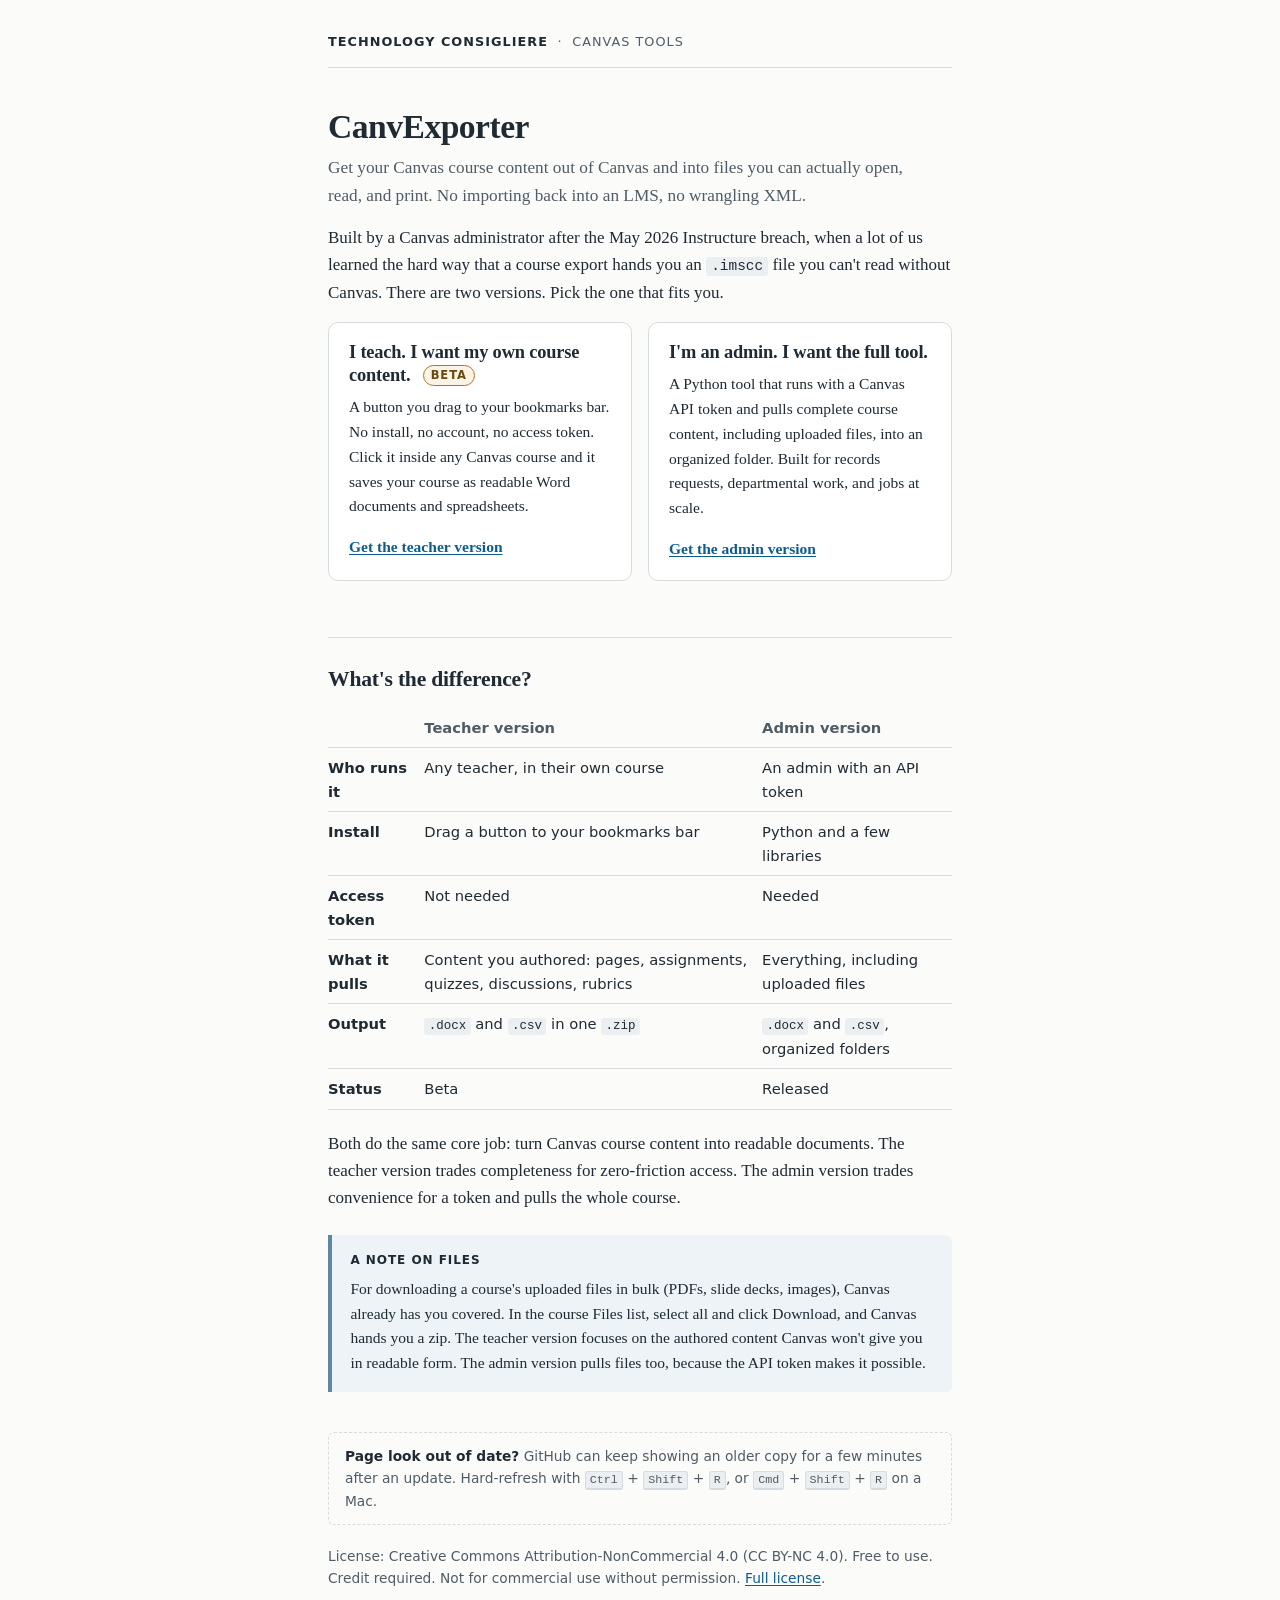
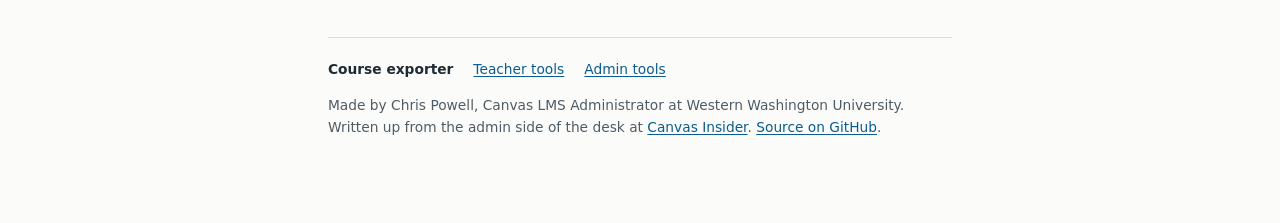
==== index.html @ ac5e106c "Add one-click Copy install for the teacher bookmarklet Dragging a 70KB bookmarklet to the bookmarks " ====
<!doctype html>
<html lang="en">
<head>
<meta charset="utf-8">
<meta name="viewport" content="width=device-width, initial-scale=1">
<meta name="color-scheme" content="light dark">
<title>CanvExporter · Technology Consigliere</title>
<meta name="description" content="Get your Canvas course content out of Canvas and into files you can actually open, read, and print.">
<!-- TC:STYLE -->
<style>
/* tc-design 1.0.0
   Technology Consigliere install-page system.
   Canonical copy. tc_build.py inlines this into every page between the
   TC:STYLE markers, so each published page is one self-contained file:
   no external stylesheet, no web fonts, no JavaScript. Edit here, rebuild,
   never hand-edit the inlined copy. */

:root {
  color-scheme: light dark;

  --tc-paper: #fbfbf9;
  --tc-surface: #ffffff;
  --tc-ink: #1f2a33;
  --tc-muted: #4f5c66;
  --tc-rule: #d6dce0;
  --tc-accent: #0b5d8f;
  --tc-accent-ink: #ffffff;
  --tc-accent-hover: #084a72;
  --tc-wash: #edf3f7;
  --tc-wash-rule: #5f87a4;
  --tc-code-bg: #eceff1;
  --tc-caution-bg: #fbf4e4;
  --tc-caution-rule: #a8782a;
  --tc-caution-ink: #6b4a0f;
  --tc-danger-bg: #fbeef0;
  --tc-danger-rule: #b4233c;
  --tc-danger-ink: #8c1a2e;
  --tc-focus: #0b5d8f;

  --tc-serif: Charter, "Bitstream Charter", "Iowan Old Style", Georgia, "Times New Roman", serif;
  --tc-sans: system-ui, -apple-system, "Segoe UI", Roboto, Arial, sans-serif;
  --tc-mono: ui-monospace, "Cascadia Mono", Consolas, Menlo, monospace;

  --tc-measure: 42rem;
  --tc-radius: 6px;
}

@media (prefers-color-scheme: dark) {
  :root:not([data-theme="light"]) {
    --tc-paper: #14181b;
    --tc-surface: #1b2126;
    --tc-ink: #e4e8eb;
    --tc-muted: #a7b2ba;
    --tc-rule: #313a41;
    --tc-accent: #7cbde8;
    --tc-accent-ink: #0c1a24;
    --tc-accent-hover: #a3d2f1;
    --tc-wash: #182630;
    --tc-wash-rule: #4f7896;
    --tc-code-bg: #242b31;
    --tc-caution-bg: #2a2416;
    --tc-caution-rule: #c9a24a;
    --tc-caution-ink: #e8cb85;
    --tc-danger-bg: #2e1a1f;
    --tc-danger-rule: #e0697f;
    --tc-danger-ink: #f2a3b1;
    --tc-focus: #a3d2f1;
  }
}
:root[data-theme="dark"] {
  --tc-paper: #14181b;
  --tc-surface: #1b2126;
  --tc-ink: #e4e8eb;
  --tc-muted: #a7b2ba;
  --tc-rule: #313a41;
  --tc-accent: #7cbde8;
  --tc-accent-ink: #0c1a24;
  --tc-accent-hover: #a3d2f1;
  --tc-wash: #182630;
  --tc-wash-rule: #4f7896;
  --tc-code-bg: #242b31;
  --tc-caution-bg: #2a2416;
  --tc-caution-rule: #c9a24a;
  --tc-caution-ink: #e8cb85;
  --tc-danger-bg: #2e1a1f;
  --tc-danger-rule: #e0697f;
  --tc-danger-ink: #f2a3b1;
  --tc-focus: #a3d2f1;
}

/* ---- Base ---- */
*, *::before, *::after { box-sizing: border-box; }
html { -webkit-text-size-adjust: 100%; }
body {
  margin: 0;
  background: var(--tc-paper);
  color: var(--tc-ink);
  font: 17px/1.6 var(--tc-serif);
}
.tc-page { max-width: var(--tc-measure); margin: 0 auto; padding: 2rem 1.5rem 5rem; }
p { margin: 0 0 1rem; }
a { color: var(--tc-accent); text-underline-offset: 0.15em; }
a:hover { color: var(--tc-accent-hover); }
:focus-visible { outline: 3px solid var(--tc-focus); outline-offset: 3px; border-radius: 2px; }
ul, ol { padding-left: 1.3rem; margin: 0 0 1rem; }
li { margin: 0.35rem 0; }
strong, b { font-weight: 650; }

h1, h2, h3 { font-family: var(--tc-serif); font-weight: 600; color: var(--tc-ink); }
h1 { font-size: 2.1rem; line-height: 1.15; letter-spacing: -0.015em; margin: 0 0 0.5rem; }
h2 {
  font-size: 1.35rem; line-height: 1.25; letter-spacing: -0.01em;
  margin: 3.5rem 0 0.9rem; padding-top: 1.75rem; border-top: 1px solid var(--tc-rule);
}
h3 { font-size: 1.05rem; line-height: 1.3; margin: 2rem 0 0.4rem; }
.tc-first { border-top: 0; padding-top: 0; margin-top: 2.5rem; }

code, kbd {
  font-family: var(--tc-mono); font-size: 0.85em;
  background: var(--tc-code-bg); padding: 0.1em 0.35em; border-radius: 3px;
}
kbd { border: 1px solid var(--tc-rule); border-bottom-width: 2px; white-space: nowrap; }
pre {
  font-family: var(--tc-mono); font-size: 0.82rem; line-height: 1.5;
  background: var(--tc-code-bg); padding: 0.9rem 1rem; border-radius: var(--tc-radius);
  overflow-x: auto; margin: 0 0 1rem;
}
pre code { background: none; padding: 0; font-size: inherit; }

/* UI text uses the sans stack; reading text stays serif. */
.tc-mast, .tc-lede-row, .tc-steps, .tc-drag-note, .tc-facts, .tc-refresh,
.tc-changelog, .tc-license, .tc-foot, .tc-badge, .tc-grab, .tc-skip, .tc-note__label {
  font-family: var(--tc-sans);
}

/* ---- Skip link ---- */
.tc-skip {
  position: absolute; left: 1rem; top: -4rem; z-index: 10;
  background: var(--tc-surface); color: var(--tc-accent);
  padding: 0.5rem 0.9rem; border: 2px solid var(--tc-focus); border-radius: var(--tc-radius);
}
.tc-skip:focus { top: 1rem; }

/* ---- Masthead: the family mark ---- */
.tc-mast {
  display: flex; flex-wrap: wrap; align-items: baseline; gap: 0.25rem 0.6rem;
  font-size: 0.8rem; letter-spacing: 0.08em; text-transform: uppercase;
  color: var(--tc-muted); padding-bottom: 0.9rem; margin-bottom: 2.5rem;
  border-bottom: 1px solid var(--tc-rule);
}
.tc-mast a { color: var(--tc-ink); text-decoration: none; font-weight: 650; }
.tc-mast a:hover { text-decoration: underline; }

/* ---- Title block ---- */
.tc-lede { color: var(--tc-muted); font-size: 1.08rem; max-width: 36rem; margin: 0 0 0.9rem; }
.tc-lede-row { display: flex; flex-wrap: wrap; gap: 0.5rem; align-items: center; margin: 0 0 2rem; }

/* ---- Beta badge ---- */
.tc-badge {
  display: inline-block; font-size: 0.72rem; font-weight: 700; line-height: 1;
  letter-spacing: 0.08em; text-transform: uppercase;
  padding: 0.35em 0.6em; border-radius: 999px;
  color: var(--tc-caution-ink); background: var(--tc-caution-bg);
  border: 1px solid var(--tc-caution-rule); vertical-align: 0.2em;
}
h2 .tc-badge, h1 .tc-badge { margin-left: 0.5rem; }

/* ---- Install panel: the point of the page ---- */
.tc-install {
  background: var(--tc-wash); border: 1px solid var(--tc-wash-rule);
  border-radius: 10px; padding: 1.5rem 1.6rem 1.4rem; margin: 0 0 1.25rem;
}
.tc-steps { margin: 0 0 1.25rem; padding-left: 1.4rem; font-size: 0.95rem; }
.tc-steps li { margin: 0.4rem 0; padding-left: 0.2rem; }
.tc-grab {
  display: inline-flex; align-items: center; gap: 0.65rem;
  background: var(--tc-accent); color: var(--tc-accent-ink);
  border: 2px solid var(--tc-accent); border-radius: var(--tc-radius);
  font-size: 1rem; font-weight: 700; text-decoration: none;
  padding: 0.75rem 1.25rem 0.75rem 0.9rem; cursor: grab;
  box-shadow: 0 2px 0 rgba(0, 0, 0, 0.18);
}
.tc-grab::before {
  /* grip dots: decorative, never part of the bookmark name */
  content: ""; flex: none; width: 0.55rem; height: 1rem; opacity: 0.85;
  background-image: radial-gradient(currentColor 1.3px, transparent 1.6px);
  background-size: 0.275rem 0.33rem;
}
.tc-grab:hover { background: var(--tc-accent-hover); border-color: var(--tc-accent-hover); color: var(--tc-accent-ink); }
.tc-grab:active { cursor: grabbing; transform: translateY(1px); box-shadow: none; }
.tc-grab:focus-visible { outline-offset: 4px; }
.tc-drag-note { font-size: 0.88rem; color: var(--tc-muted); margin: 0.9rem 0 0; }
.tc-install__alt { display: flex; flex-wrap: wrap; align-items: center; gap: 0.55rem 0.9rem; margin: 0.95rem 0 0; }
.tc-copy {
font-family: var(--tc-sans); font-size: 0.95rem; font-weight: 650;
color: var(--tc-accent); background: var(--tc-surface);
border: 2px solid var(--tc-accent); border-radius: var(--tc-radius);
padding: 0.6rem 1.05rem; cursor: pointer;
}
.tc-copy:hover { background: var(--tc-accent); color: var(--tc-accent-ink); }
.tc-copy:active { transform: translateY(1px); }
.tc-copy:focus-visible { outline-offset: 3px; }
.tc-copy[data-done="1"] { border-color: var(--tc-accent); background: var(--tc-wash); color: var(--tc-accent); }
.tc-copy__msg { font-family: var(--tc-sans); font-size: 0.88rem; color: var(--tc-muted); }
.tc-install details { margin-top: 1rem; font-size: 0.9rem; font-family: var(--tc-sans); }
.tc-install summary { cursor: pointer; color: var(--tc-accent); }
.tc-install details p, .tc-install details ol { margin-top: 0.6rem; }

/* ---- Facts: version, runs on, needs, last tested ---- */
.tc-facts {
  display: grid; grid-template-columns: max-content 1fr; gap: 0.2rem 1rem;
  font-size: 0.88rem; color: var(--tc-muted);
  border-left: 3px solid var(--tc-rule); padding: 0.2rem 0 0.2rem 0.9rem; margin: 0 0 1.75rem;
}
.tc-facts dt { color: var(--tc-ink); font-weight: 650; }
.tc-facts dd { margin: 0; }

/* ---- What it does / what it can't do ---- */
.tc-scope { display: grid; gap: 0.5rem 2rem; margin: 0 0 1rem; }
@media (min-width: 40rem) { .tc-scope { grid-template-columns: 1fr 1fr; } }
.tc-scope h3 { margin-top: 1rem; }
.tc-scope ul { font-size: 0.97rem; }

/* ---- Notes: info, caution, danger ---- */
.tc-note {
  border-left: 4px solid var(--tc-wash-rule); background: var(--tc-wash);
  padding: 1rem 1.15rem; margin: 1.5rem 0; font-size: 0.97rem; border-radius: 0 var(--tc-radius) var(--tc-radius) 0;
}
.tc-note > :last-child { margin-bottom: 0; }
.tc-note__label {
  display: block; font-size: 0.75rem; font-weight: 700; letter-spacing: 0.08em;
  text-transform: uppercase; margin: 0 0 0.4rem;
}
.tc-note--caution { background: var(--tc-caution-bg); border-left-color: var(--tc-caution-rule); }
.tc-note--caution .tc-note__label { color: var(--tc-caution-ink); }
.tc-note--danger { background: var(--tc-danger-bg); border-left-color: var(--tc-danger-rule); }
.tc-note--danger .tc-note__label { color: var(--tc-danger-ink); }

/* ---- Permissions and privacy ---- */
.tc-trust ul { list-style: none; padding: 0; }
.tc-trust li { padding-left: 1.4rem; position: relative; margin: 0.65rem 0; }
.tc-trust li::before {
  content: ""; position: absolute; left: 0.1rem; top: 0.5em;
  width: 0.55rem; height: 0.3rem; border: solid var(--tc-accent);
  border-width: 0 0 2px 2px; transform: rotate(-45deg);
}

/* ---- Stale-page note ---- */
.tc-refresh {
  font-size: 0.86rem; color: var(--tc-muted);
  border: 1px dashed var(--tc-rule); border-radius: var(--tc-radius);
  padding: 0.75rem 1rem; margin: 2.5rem 0 0;
}
.tc-refresh p { margin: 0 0 0.4rem; }
.tc-refresh p:last-child { margin: 0; }
.tc-refresh strong { color: var(--tc-ink); }

/* ---- Version and changelog ---- */
.tc-changelog { font-size: 0.88rem; color: var(--tc-muted); margin: 1.25rem 0 0; }
.tc-changelog summary { cursor: pointer; }
.tc-changelog summary strong { color: var(--tc-ink); }
.tc-changelog ul { margin-top: 0.6rem; }

/* ---- License and footer ---- */
.tc-license { font-size: 0.86rem; color: var(--tc-muted); margin: 1.25rem 0 0; }
.tc-foot {
  margin-top: 3rem; padding-top: 1.25rem; border-top: 1px solid var(--tc-rule);
  font-size: 0.86rem; color: var(--tc-muted);
}
.tc-foot nav ul { list-style: none; padding: 0; margin: 0 0 0.9rem; display: flex; flex-wrap: wrap; gap: 0.3rem 1.25rem; }
.tc-foot nav li { margin: 0; }
.tc-foot [aria-current="page"] { color: var(--tc-ink); font-weight: 650; text-decoration: none; }
.tc-foot p { margin: 0 0 0.4rem; }

/* ---- Choice cards (switchboard pages) ---- */
.tc-choices { display: grid; gap: 1rem; margin: 0 0 1.5rem; }
@media (min-width: 40rem) { .tc-choices { grid-template-columns: 1fr 1fr; } }
.tc-choice {
  border: 1px solid var(--tc-rule); background: var(--tc-surface);
  border-radius: 10px; padding: 1.15rem 1.25rem;
}
.tc-choice h2 { border: 0; padding: 0; margin: 0 0 0.5rem; font-size: 1.15rem; }
.tc-choice p { font-size: 0.97rem; }
.tc-choice > :last-child { margin-bottom: 0; }

/* ---- Tables ---- */
.tc-table-wrap { overflow-x: auto; margin: 0 0 1.25rem; }
table { border-collapse: collapse; width: 100%; font-size: 0.92rem; font-family: var(--tc-sans); }
th, td { text-align: left; vertical-align: top; padding: 0.5rem 0.75rem 0.5rem 0; border-bottom: 1px solid var(--tc-rule); }
thead th { color: var(--tc-muted); font-weight: 650; }
tbody th { font-weight: 650; }

/* ---- Phone ---- */
@media (max-width: 30rem) {
  body { font-size: 16.5px; }
  .tc-page { padding: 1.25rem 1rem 4rem; }
  h1 { font-size: 1.75rem; }
  h2 { font-size: 1.25rem; }
  .tc-install { padding: 1.15rem 1rem; }
  .tc-grab { display: flex; justify-content: center; }
}

@media (prefers-reduced-motion: reduce) { * { transition: none !important; } }
@media print { .tc-install, .tc-skip, .tc-refresh { display: none; } a { color: inherit; } }

/* ---- Screen-reader-only text ---- */
.tc-sr {
  position: absolute; width: 1px; height: 1px; padding: 0; margin: -1px;
  overflow: hidden; clip: rect(0 0 0 0); white-space: nowrap; border: 0;
}
</style>
<!-- /TC:STYLE -->
</head>
<body>
<div class="tc-page">

<header class="tc-mast">
  <a href="https://github.com/techconsigliere">Technology Consigliere</a>
  <span aria-hidden="true">·</span>
  <span>Canvas tools</span>
</header>

<main>
  <h1>CanvExporter</h1>
  <p class="tc-lede">Get your Canvas course content out of Canvas and into files you can actually open, read, and print. No importing back into an LMS, no wrangling XML.</p>

  <p>Built by a Canvas administrator after the May 2026 Instructure breach, when a lot of us learned the hard way that a course export hands you an <code>.imscc</code> file you can't read without Canvas. There are two versions. Pick the one that fits you.</p>

  <div class="tc-choices">
    <section class="tc-choice" aria-labelledby="teacher-choice">
      <h2 id="teacher-choice">I teach. I want my own course content. <span class="tc-badge">Beta</span></h2>
      <p>A button you drag to your bookmarks bar. No install, no account, no access token. Click it inside any Canvas course and it saves your course as readable Word documents and spreadsheets.</p>
      <p><a href="teacher/"><strong>Get the teacher version</strong></a></p>
    </section>
    <section class="tc-choice" aria-labelledby="admin-choice">
      <h2 id="admin-choice">I'm an admin. I want the full tool.</h2>
      <p>A Python tool that runs with a Canvas API token and pulls complete course content, including uploaded files, into an organized folder. Built for records requests, departmental work, and jobs at scale.</p>
      <p><a href="admin/"><strong>Get the admin version</strong></a></p>
    </section>
  </div>

  <h2>What's the difference?</h2>
  <div class="tc-table-wrap">
    <table>
      <thead>
        <tr><th scope="col"><span class="tc-sr">Feature</span></th><th scope="col">Teacher version</th><th scope="col">Admin version</th></tr>
      </thead>
      <tbody>
        <tr><th scope="row">Who runs it</th><td>Any teacher, in their own course</td><td>An admin with an API token</td></tr>
        <tr><th scope="row">Install</th><td>Drag a button to your bookmarks bar</td><td>Python and a few libraries</td></tr>
        <tr><th scope="row">Access token</th><td>Not needed</td><td>Needed</td></tr>
        <tr><th scope="row">What it pulls</th><td>Content you authored: pages, assignments, quizzes, discussions, rubrics</td><td>Everything, including uploaded files</td></tr>
        <tr><th scope="row">Output</th><td><code>.docx</code> and <code>.csv</code> in one <code>.zip</code></td><td><code>.docx</code> and <code>.csv</code>, organized folders</td></tr>
        <tr><th scope="row">Status</th><td>Beta</td><td>Released</td></tr>
      </tbody>
    </table>
  </div>

  <p>Both do the same core job: turn Canvas course content into readable documents. The teacher version trades completeness for zero-friction access. The admin version trades convenience for a token and pulls the whole course.</p>

  <aside class="tc-note" aria-label="Note">
    <span class="tc-note__label">A note on files</span>
    <p>For downloading a course's uploaded files in bulk (PDFs, slide decks, images), Canvas already has you covered. In the course Files list, select all and click Download, and Canvas hands you a zip. The teacher version focuses on the authored content Canvas won't give you in readable form. The admin version pulls files too, because the API token makes it possible.</p>
  </aside>

  <div class="tc-refresh">
    <p><strong>Page look out of date?</strong> GitHub can keep showing an older copy for a few minutes after an update. Hard-refresh with <kbd>Ctrl</kbd> + <kbd>Shift</kbd> + <kbd>R</kbd>, or <kbd>Cmd</kbd> + <kbd>Shift</kbd> + <kbd>R</kbd> on a Mac.</p>
  </div>

  <p class="tc-license">License: Creative Commons Attribution-NonCommercial 4.0 (CC BY-NC 4.0). Free to use. Credit required. Not for commercial use without permission. <a href="https://github.com/techconsigliere/CanvExporter/blob/main/LICENSE">Full license</a>.</p>
</main>

<footer class="tc-foot">
  <nav aria-label="Technology Consigliere Canvas tools">
    <ul>
      <li><a href="https://techconsigliere.github.io/CanvExporter/" aria-current="page">Course exporter</a></li>
      <li><a href="https://techconsigliere.github.io/canvas-admin-bookmarklets/teacher/">Teacher tools</a></li>
      <li><a href="https://techconsigliere.github.io/canvas-admin-bookmarklets/">Admin tools</a></li>
    </ul>
  </nav>
  <p>Made by Chris Powell, Canvas LMS Administrator at Western Washington University. Written up from the admin side of the desk at <a href="https://canvasinsider.blog">Canvas Insider</a>. <a href="https://github.com/techconsigliere/CanvExporter">Source on GitHub</a>.</p>
</footer>

</div>
</body>
</html>
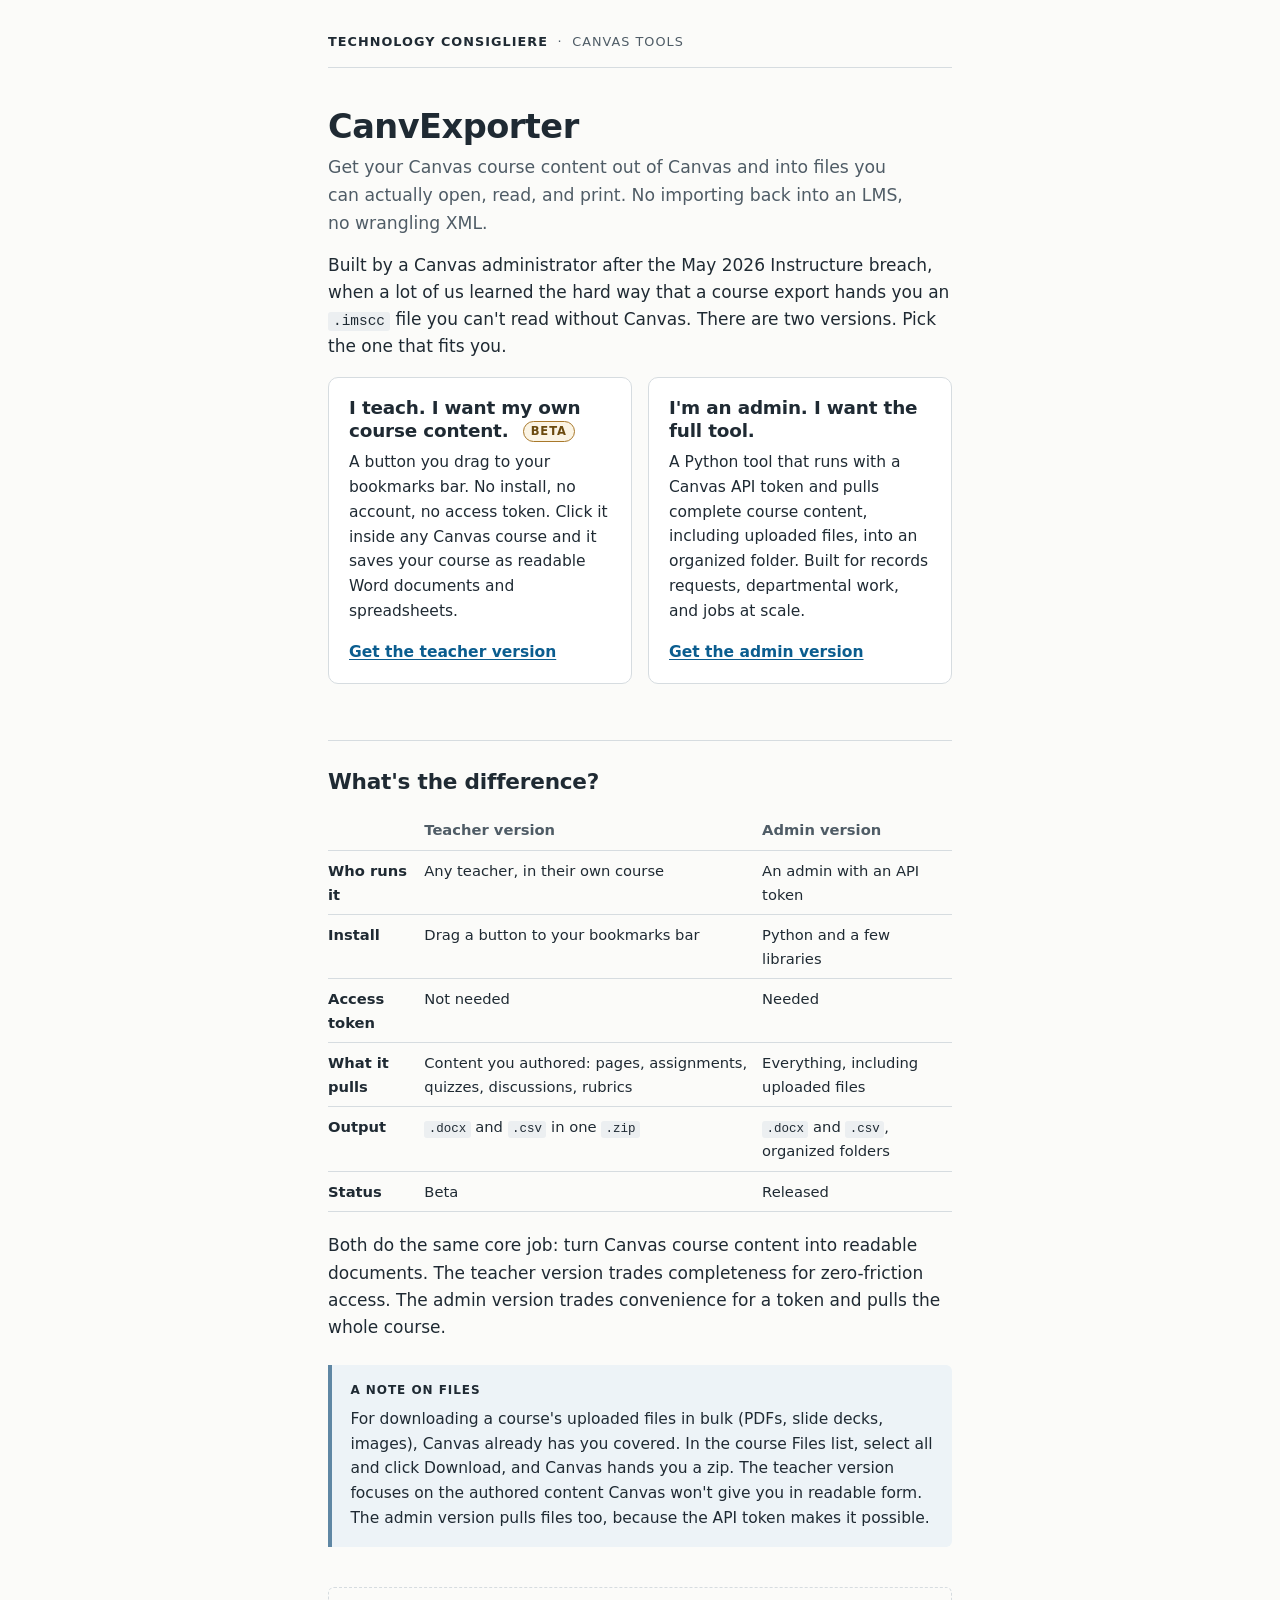
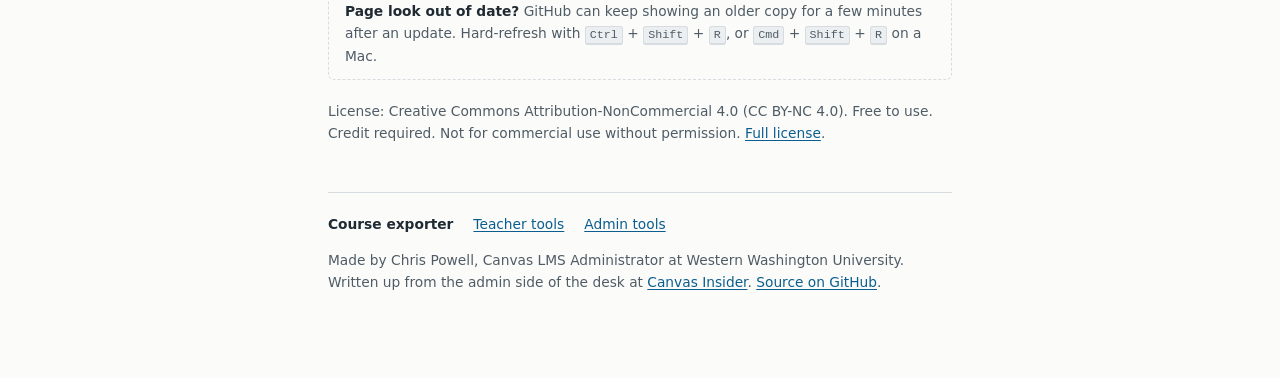
==== commit 7782ba64: "install-exporter: single drag button, sans-only, rebranded pop-up (0.7.1) - Remove the Copy button a" ====
--- a/index.html
+++ b/index.html
@@ -37,7 +37,8 @@
   --tc-danger-ink: #8c1a2e;
   --tc-focus: #0b5d8f;
 
-  --tc-serif: Charter, "Bitstream Charter", "Iowan Old Style", Georgia, "Times New Roman", serif;
+  /* Sans everywhere: the "serif" slot is mapped to the sans stack on purpose. */
+  --tc-serif: system-ui, -apple-system, "Segoe UI", Roboto, Arial, sans-serif;
   --tc-sans: system-ui, -apple-system, "Segoe UI", Roboto, Arial, sans-serif;
   --tc-mono: ui-monospace, "Cascadia Mono", Consolas, Menlo, monospace;
 
@@ -190,18 +191,7 @@
 .tc-grab:active { cursor: grabbing; transform: translateY(1px); box-shadow: none; }
 .tc-grab:focus-visible { outline-offset: 4px; }
 .tc-drag-note { font-size: 0.88rem; color: var(--tc-muted); margin: 0.9rem 0 0; }
-.tc-install__alt { display: flex; flex-wrap: wrap; align-items: center; gap: 0.55rem 0.9rem; margin: 0.95rem 0 0; }
-.tc-copy {
-font-family: var(--tc-sans); font-size: 0.95rem; font-weight: 650;
-color: var(--tc-accent); background: var(--tc-surface);
-border: 2px solid var(--tc-accent); border-radius: var(--tc-radius);
-padding: 0.6rem 1.05rem; cursor: pointer;
-}
-.tc-copy:hover { background: var(--tc-accent); color: var(--tc-accent-ink); }
-.tc-copy:active { transform: translateY(1px); }
-.tc-copy:focus-visible { outline-offset: 3px; }
-.tc-copy[data-done="1"] { border-color: var(--tc-accent); background: var(--tc-wash); color: var(--tc-accent); }
-.tc-copy__msg { font-family: var(--tc-sans); font-size: 0.88rem; color: var(--tc-muted); }
+.tc-grab__t { display: inline-block; line-height: 1.2; text-align: center; }
 .tc-install details { margin-top: 1rem; font-size: 0.9rem; font-family: var(--tc-sans); }
 .tc-install summary { cursor: pointer; color: var(--tc-accent); }
 .tc-install details p, .tc-install details ol { margin-top: 0.6rem; }
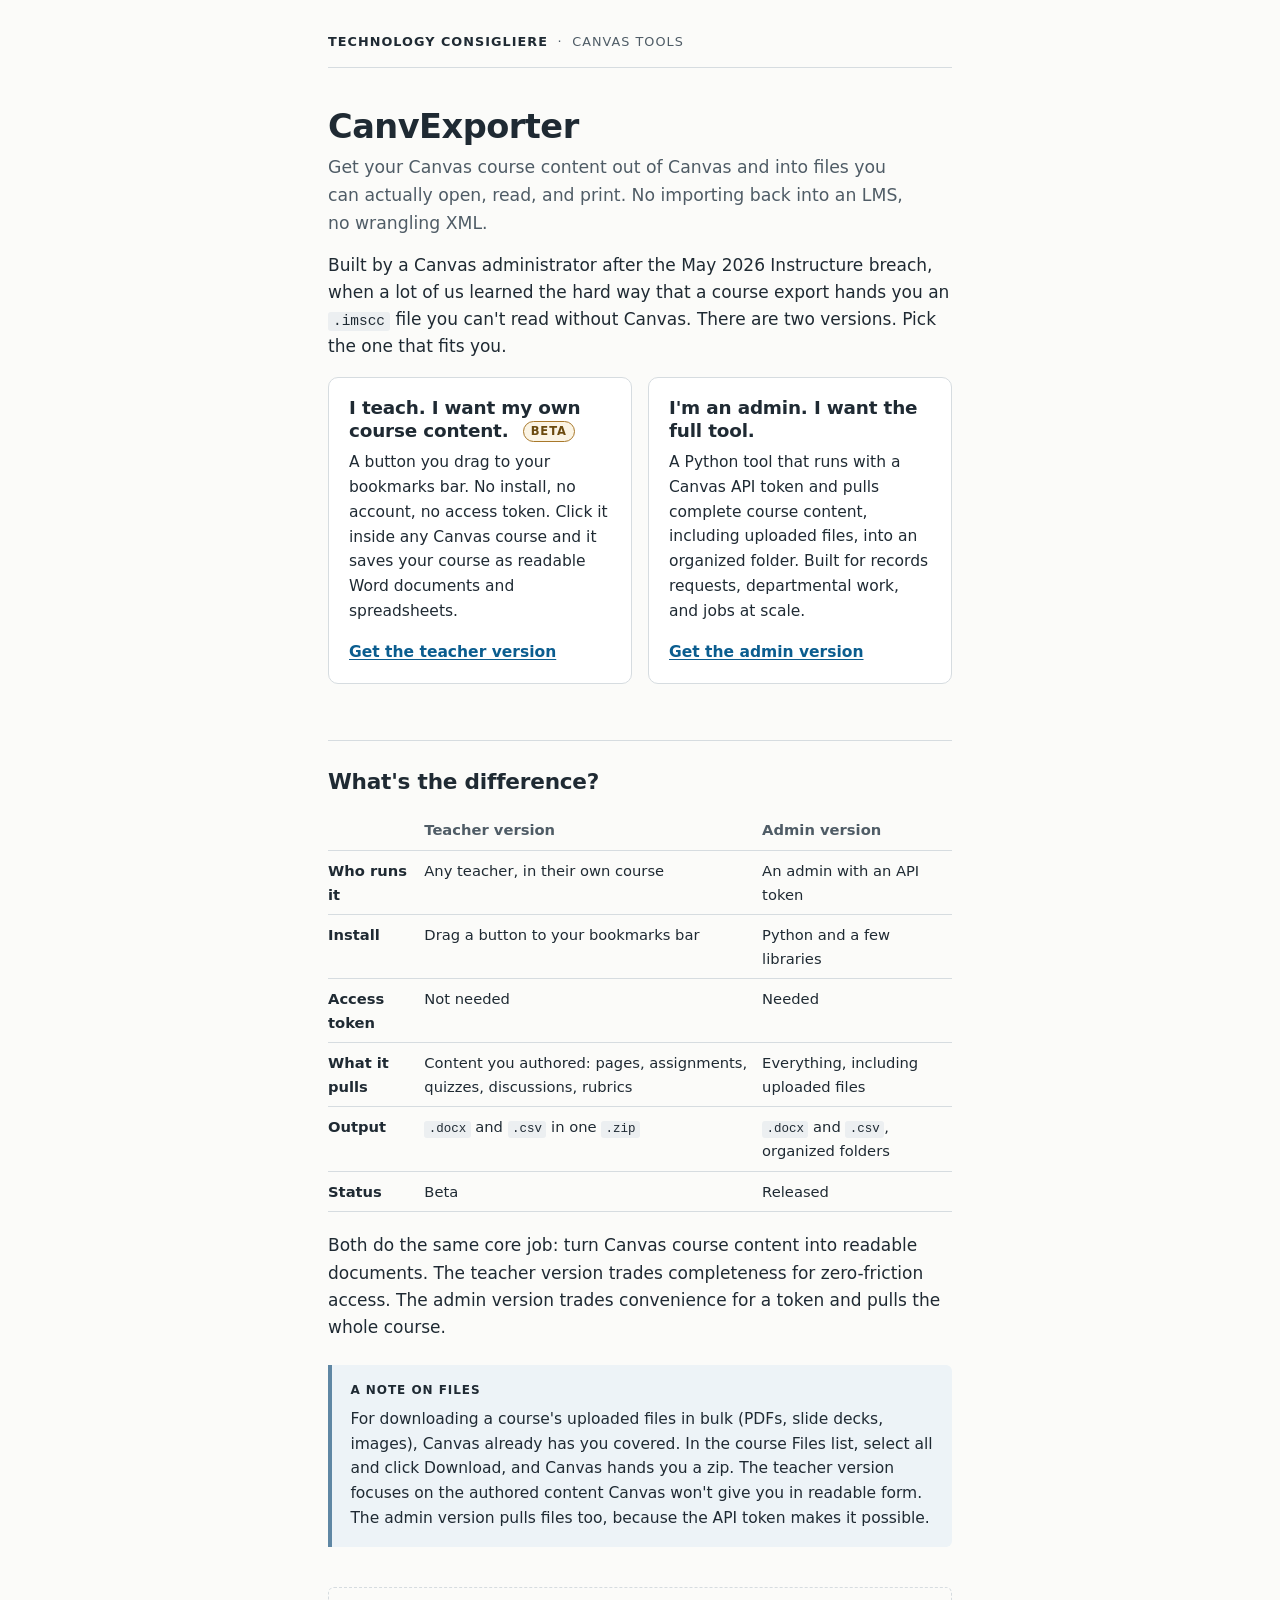
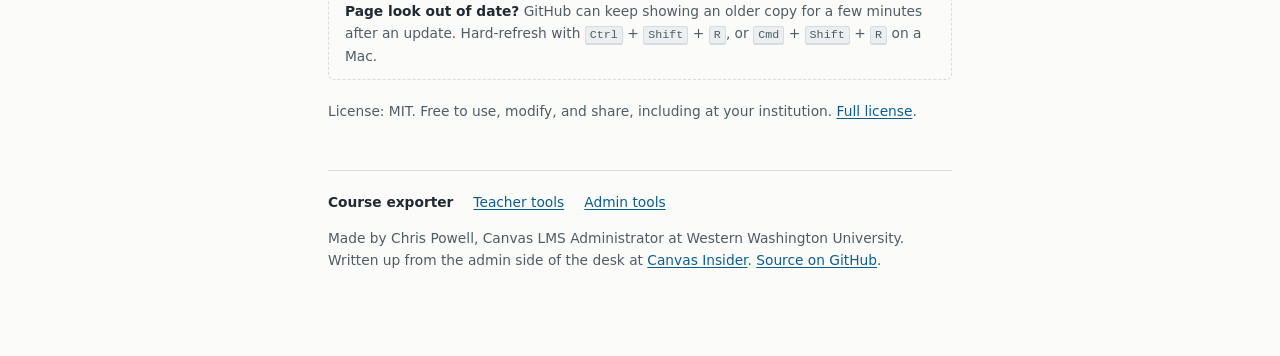
==== commit d1c4cb90: "Relicense under MIT (previously CC BY-NC 4.0)" ====
--- a/index.html
+++ b/index.html
@@ -325,7 +325,7 @@
     <section class="tc-choice" aria-labelledby="admin-choice">
       <h2 id="admin-choice">I'm an admin. I want the full tool.</h2>
       <p>A Python tool that runs with a Canvas API token and pulls complete course content, including uploaded files, into an organized folder. Built for records requests, departmental work, and jobs at scale.</p>
-      <p><a href="admin/"><strong>Get the admin version</strong></a></p>
+      <p><a href="https://github.com/techconsigliere/CanvExporter/tree/main/admin"><strong>Get the admin version</strong></a></p>
     </section>
   </div>
 
@@ -357,7 +357,7 @@
     <p><strong>Page look out of date?</strong> GitHub can keep showing an older copy for a few minutes after an update. Hard-refresh with <kbd>Ctrl</kbd> + <kbd>Shift</kbd> + <kbd>R</kbd>, or <kbd>Cmd</kbd> + <kbd>Shift</kbd> + <kbd>R</kbd> on a Mac.</p>
   </div>
 
-  <p class="tc-license">License: Creative Commons Attribution-NonCommercial 4.0 (CC BY-NC 4.0). Free to use. Credit required. Not for commercial use without permission. <a href="https://github.com/techconsigliere/CanvExporter/blob/main/LICENSE">Full license</a>.</p>
+  <p class="tc-license">License: MIT. Free to use, modify, and share, including at your institution. <a href="https://github.com/techconsigliere/CanvExporter/blob/main/LICENSE">Full license</a>.</p>
 </main>
 
 <footer class="tc-foot">
@@ -368,7 +368,7 @@
       <li><a href="https://techconsigliere.github.io/canvas-admin-bookmarklets/">Admin tools</a></li>
     </ul>
   </nav>
-  <p>Made by Chris Powell, Canvas LMS Administrator at Western Washington University. Written up from the admin side of the desk at <a href="https://canvasinsider.blog">Canvas Insider</a>. <a href="https://github.com/techconsigliere/CanvExporter">Source on GitHub</a>.</p>
+  <p>Made by Chris Powell, Canvas LMS Administrator at Western Washington University. Written up from the admin side of the desk at <a href="https://www.canvasinsider.blog">Canvas Insider</a>. <a href="https://github.com/techconsigliere/CanvExporter">Source on GitHub</a>.</p>
 </footer>
 
 </div>
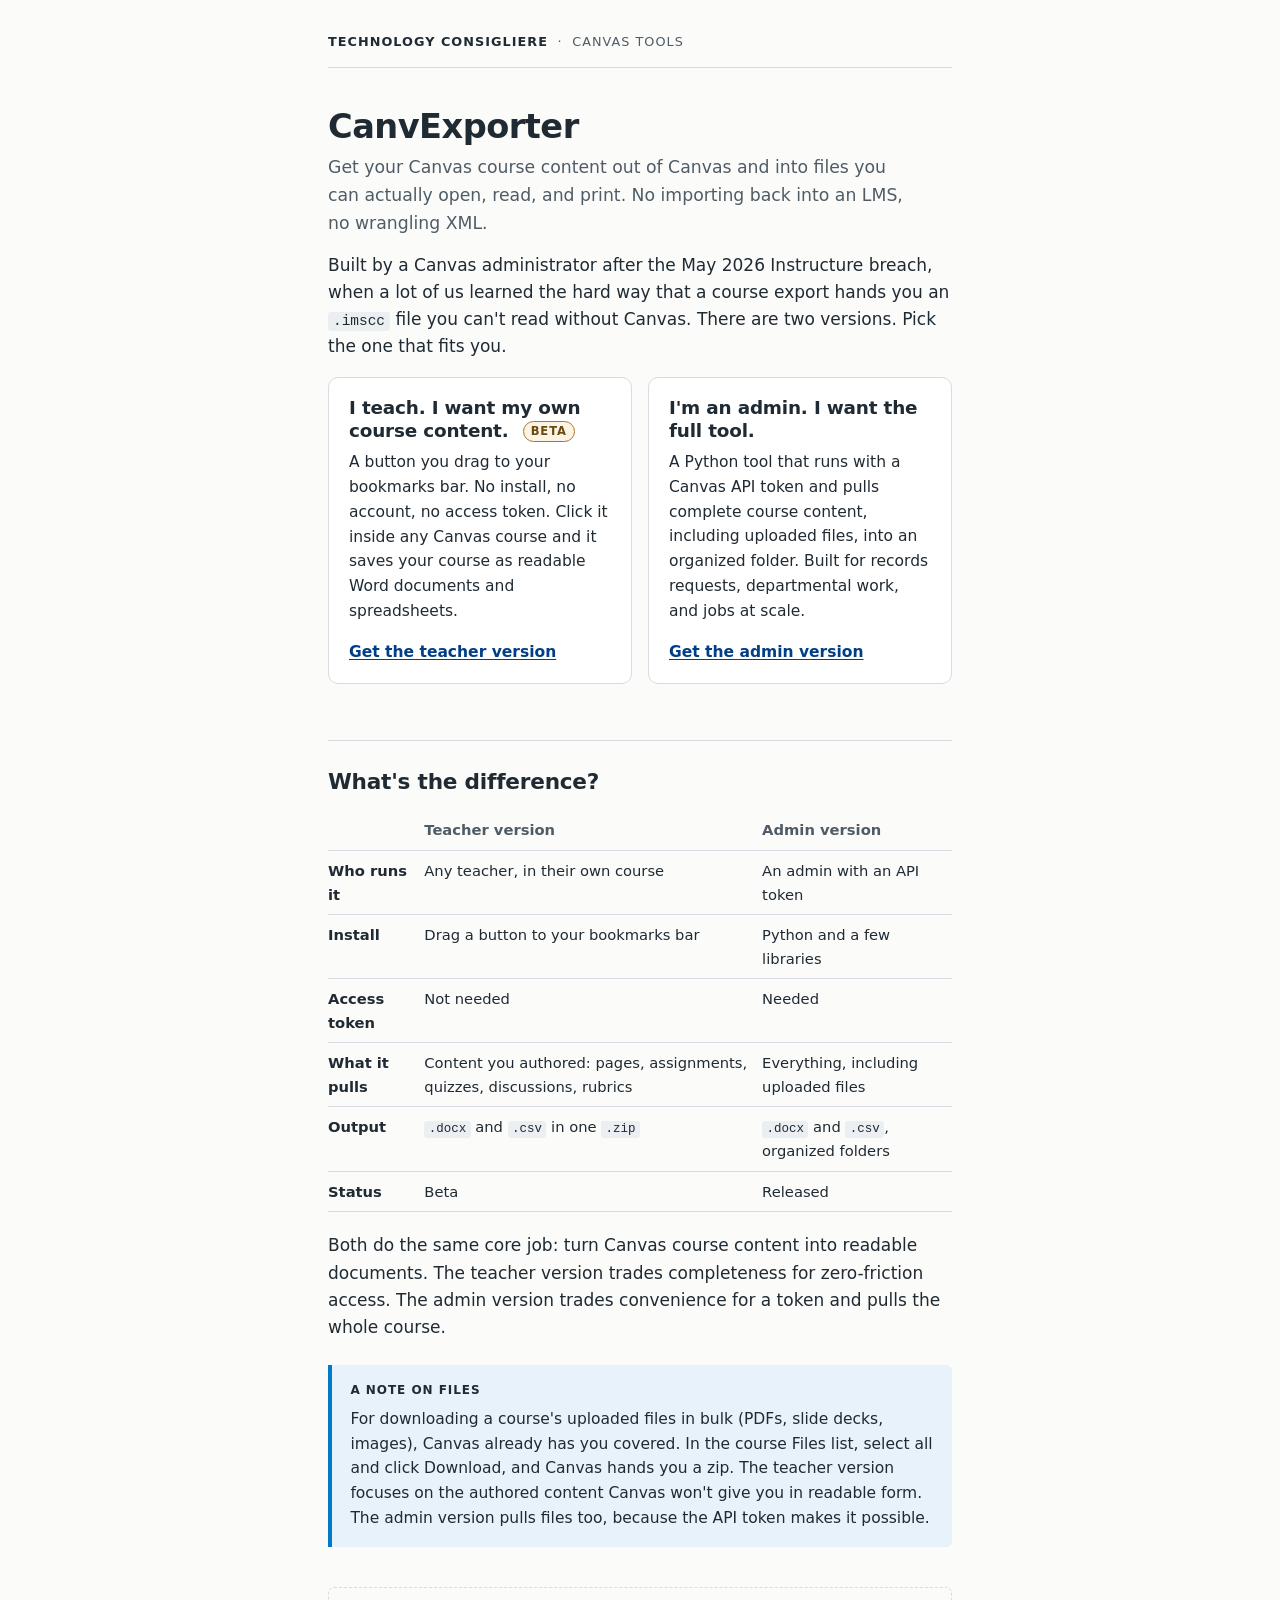
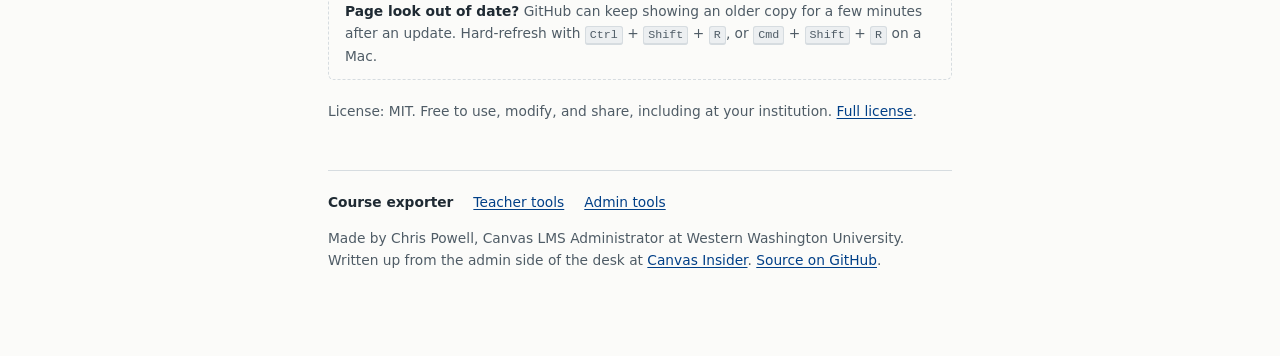
==== commit 7950570c: "Align install pages with CanvCleanup: WWU blue palette + self-hosted Fira Sans Repaletted the shared" ====
--- a/index.html
+++ b/index.html
@@ -8,6 +8,12 @@
 <meta name="description" content="Get your Canvas course content out of Canvas and into files you can actually open, read, and print.">
 <!-- TC:STYLE -->
 <style>
+/* Fira Sans (SIL OFL), self-hosted and subsetted. WWU brand face, zero external calls. */
+@font-face{font-family:"Fira Sans";font-style:normal;font-weight:400;font-display:swap;src:url("/CanvExporter/fonts/FiraSans-Regular.woff") format("woff");}
+@font-face{font-family:"Fira Sans";font-style:normal;font-weight:500;font-display:swap;src:url("/CanvExporter/fonts/FiraSans-Medium.woff") format("woff");}
+@font-face{font-family:"Fira Sans";font-style:normal;font-weight:600;font-display:swap;src:url("/CanvExporter/fonts/FiraSans-SemiBold.woff") format("woff");}
+@font-face{font-family:"Fira Sans";font-style:normal;font-weight:700;font-display:swap;src:url("/CanvExporter/fonts/FiraSans-Bold.woff") format("woff");}
+
 /* tc-design 1.0.0
    Technology Consigliere install-page system.
    Canonical copy. tc_build.py inlines this into every page between the
@@ -23,11 +29,11 @@
   --tc-ink: #1f2a33;
   --tc-muted: #4f5c66;
   --tc-rule: #d6dce0;
-  --tc-accent: #0b5d8f;
+  --tc-accent: #003f87;
   --tc-accent-ink: #ffffff;
-  --tc-accent-hover: #084a72;
-  --tc-wash: #edf3f7;
-  --tc-wash-rule: #5f87a4;
+  --tc-accent-hover: #002f66;
+  --tc-wash: #e8f2fa;
+  --tc-wash-rule: #007ac8;
   --tc-code-bg: #eceff1;
   --tc-caution-bg: #fbf4e4;
   --tc-caution-rule: #a8782a;
@@ -35,11 +41,11 @@
   --tc-danger-bg: #fbeef0;
   --tc-danger-rule: #b4233c;
   --tc-danger-ink: #8c1a2e;
-  --tc-focus: #0b5d8f;
+  --tc-focus: #003f87;
 
   /* Sans everywhere: the "serif" slot is mapped to the sans stack on purpose. */
-  --tc-serif: system-ui, -apple-system, "Segoe UI", Roboto, Arial, sans-serif;
-  --tc-sans: system-ui, -apple-system, "Segoe UI", Roboto, Arial, sans-serif;
+  --tc-serif: "Fira Sans", system-ui, -apple-system, "Segoe UI", Roboto, Arial, sans-serif;
+  --tc-sans: "Fira Sans", system-ui, -apple-system, "Segoe UI", Roboto, Arial, sans-serif;
   --tc-mono: ui-monospace, "Cascadia Mono", Consolas, Menlo, monospace;
 
   --tc-measure: 42rem;
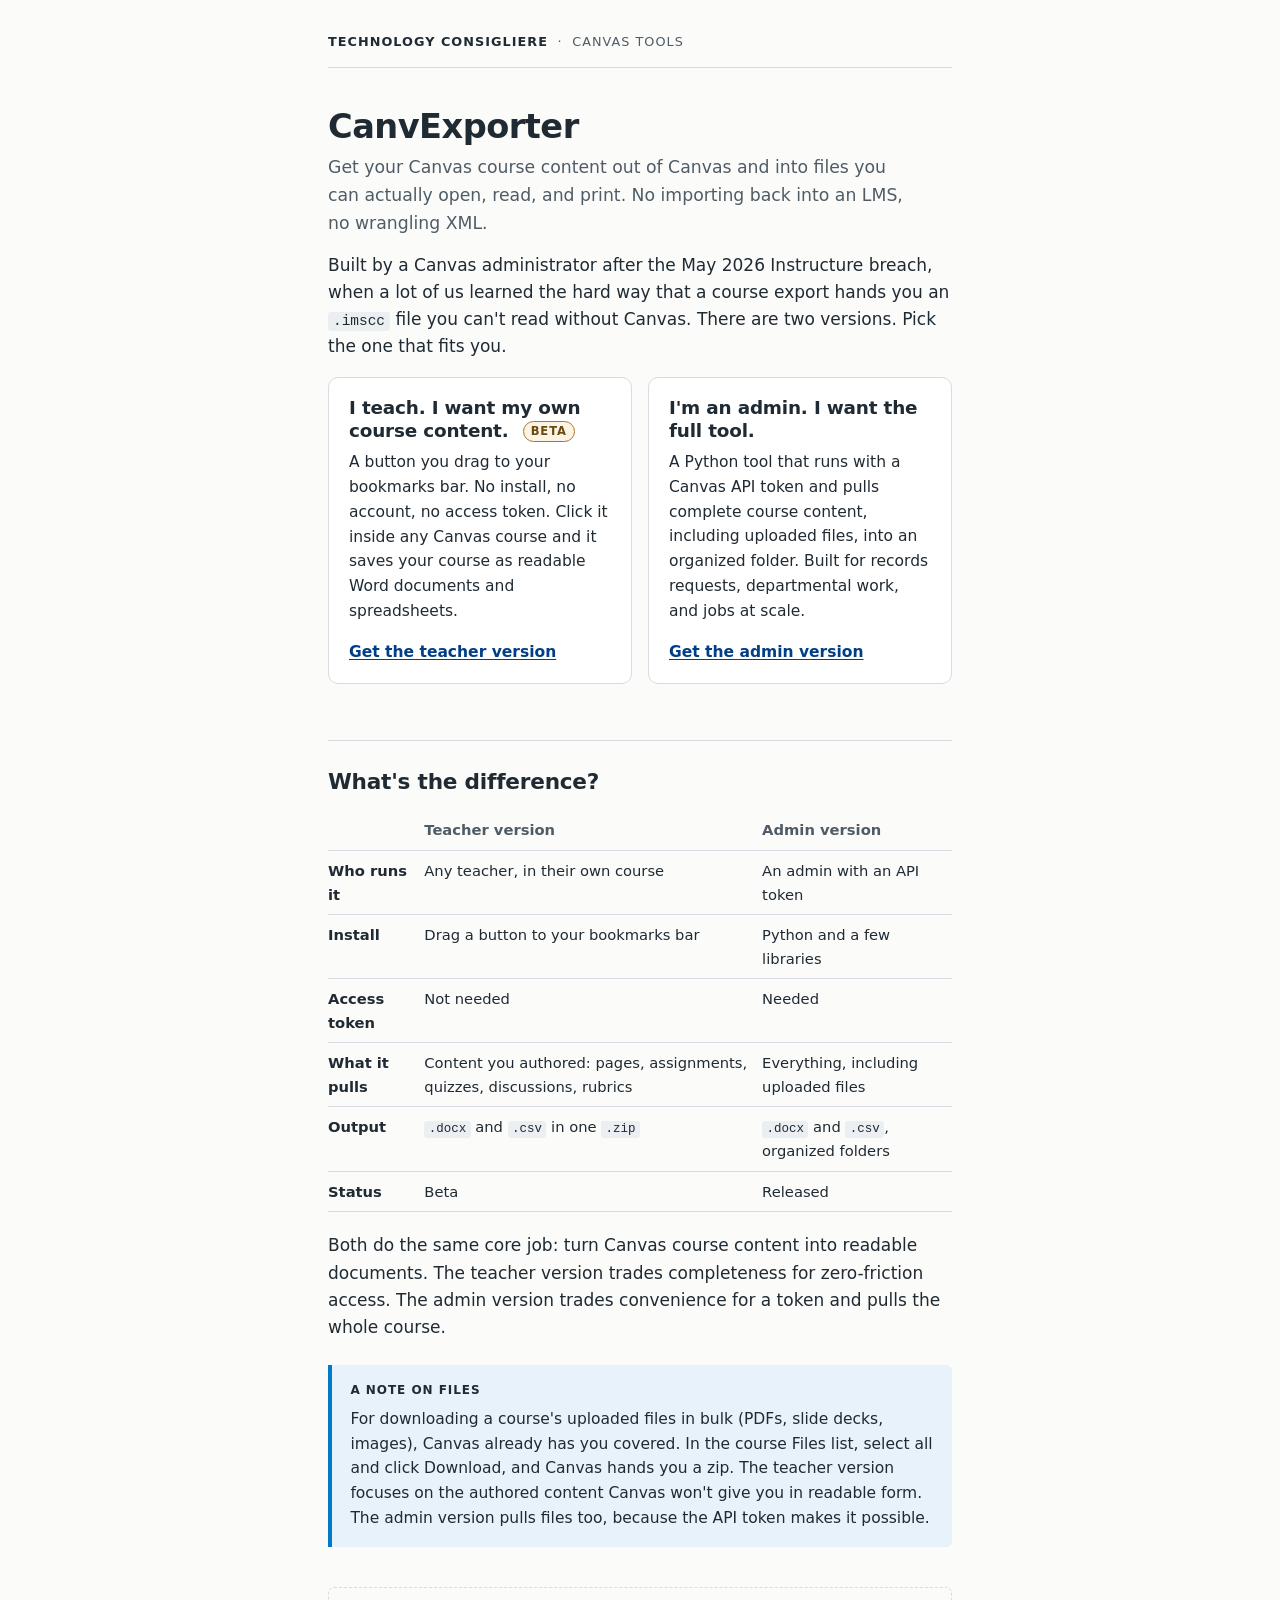
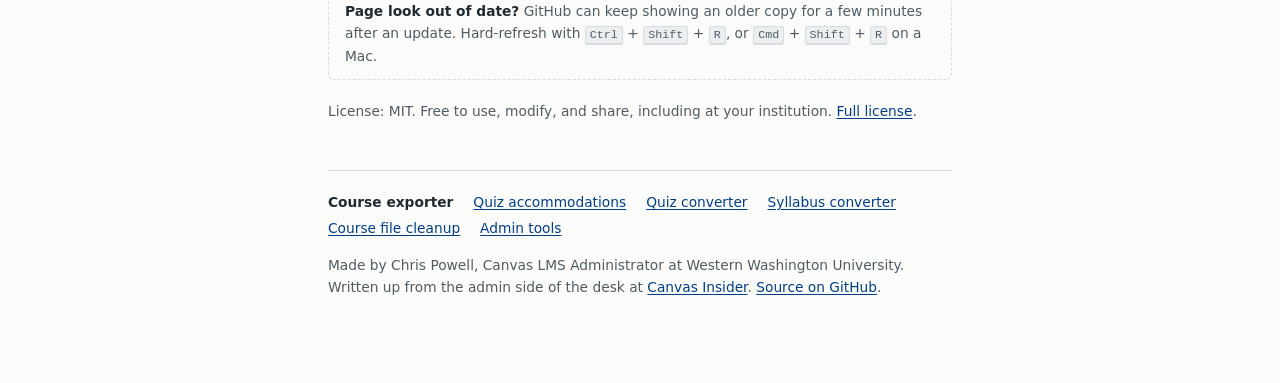
==== commit 647f54e0: "Footer: same six-tool list on every page, adds Quiz converter Co-Authored-By: Claude Opus 5.5 <norep" ====
--- a/index.html
+++ b/index.html
@@ -370,8 +370,11 @@
   <nav aria-label="Technology Consigliere Canvas tools">
     <ul>
       <li><a href="https://techconsigliere.github.io/CanvExporter/" aria-current="page">Course exporter</a></li>
-      <li><a href="https://techconsigliere.github.io/canvas-admin-bookmarklets/teacher/">Teacher tools</a></li>
-      <li><a href="https://techconsigliere.github.io/canvas-admin-bookmarklets/">Admin tools</a></li>
+      <li><a href="https://techconsigliere.github.io/CanvAccommodation/">Quiz accommodations</a></li>
+      <li><a href="https://techconsigliere.github.io/CanvQuizConverter/">Quiz converter</a></li>
+      <li><a href="https://techconsigliere.github.io/CanvSyllabus/">Syllabus converter</a></li>
+      <li><a href="https://techconsigliere.github.io/CanvCleanup/">Course file cleanup</a></li>
+      <li><a href="https://techconsigliere.github.io/CanvAdminTools/">Admin tools</a></li>
     </ul>
   </nav>
   <p>Made by Chris Powell, Canvas LMS Administrator at Western Washington University. Written up from the admin side of the desk at <a href="https://www.canvasinsider.blog">Canvas Insider</a>. <a href="https://github.com/techconsigliere/CanvExporter">Source on GitHub</a>.</p>
